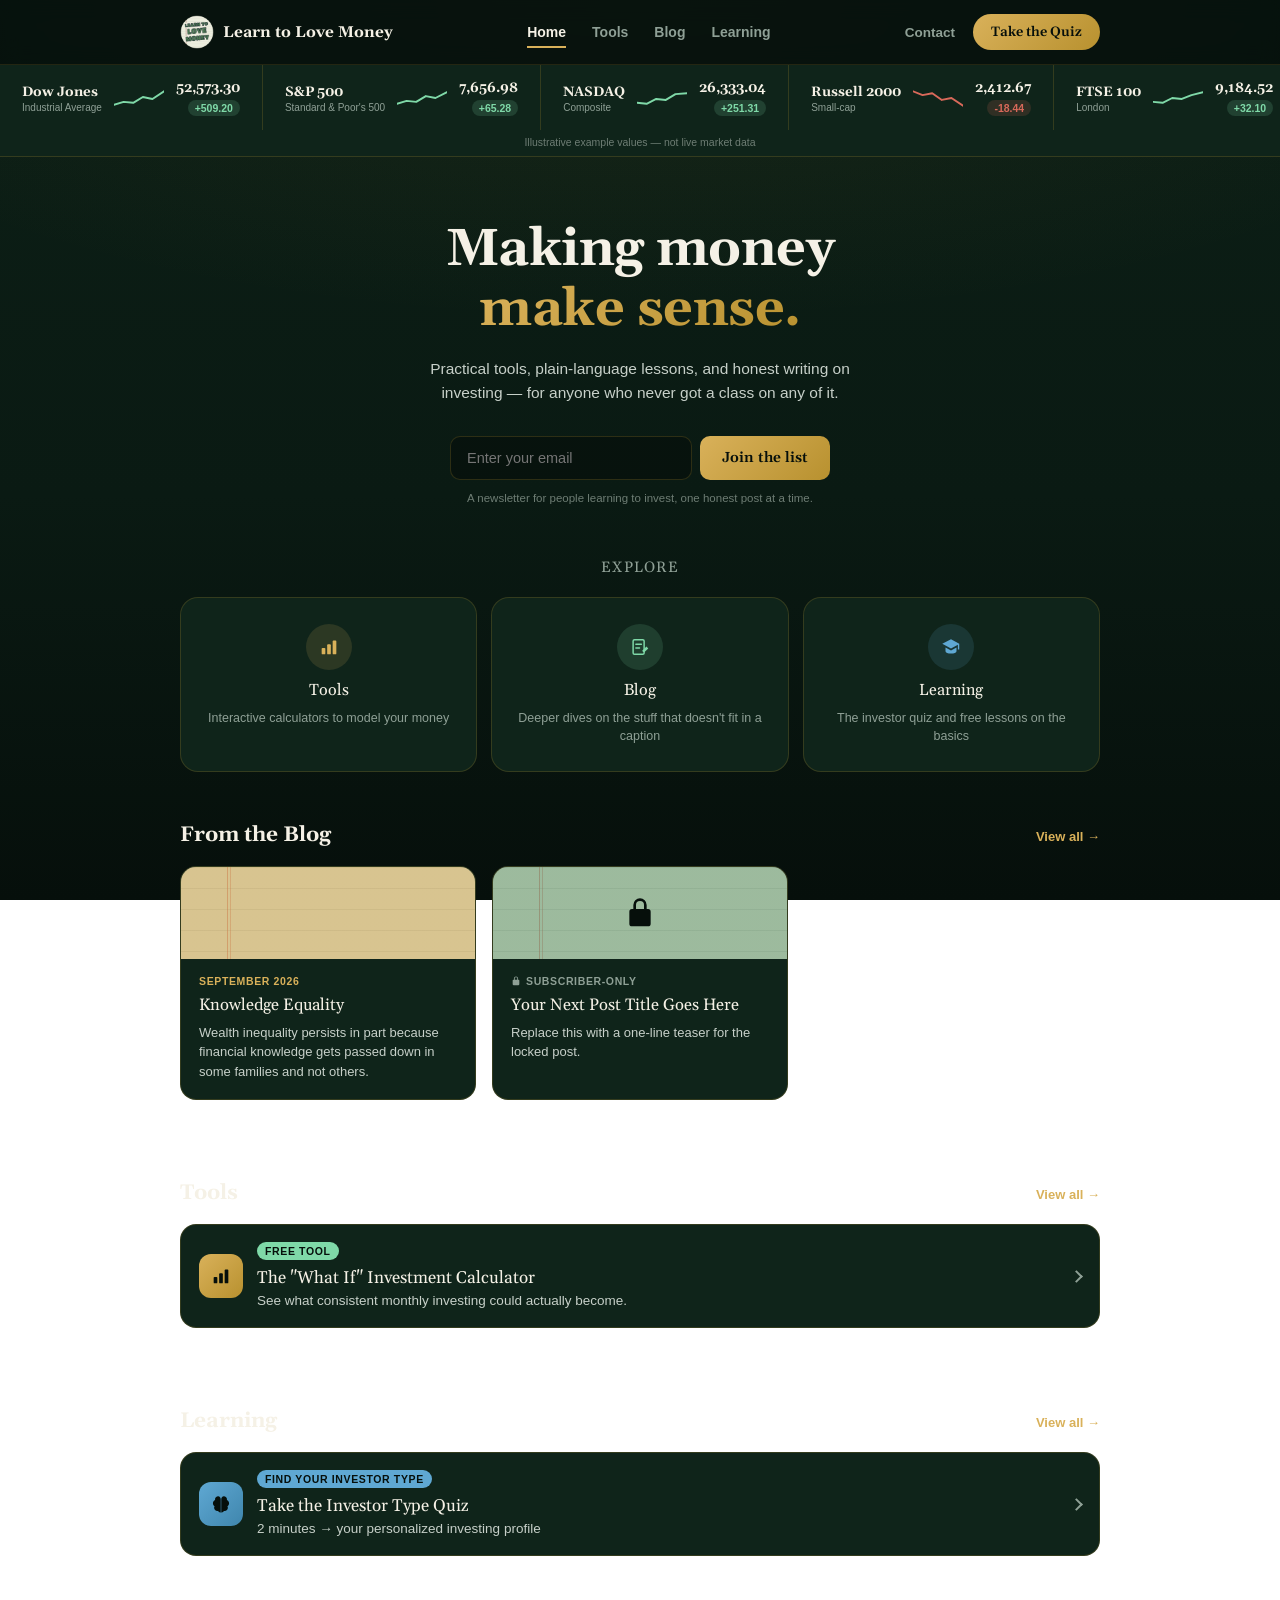
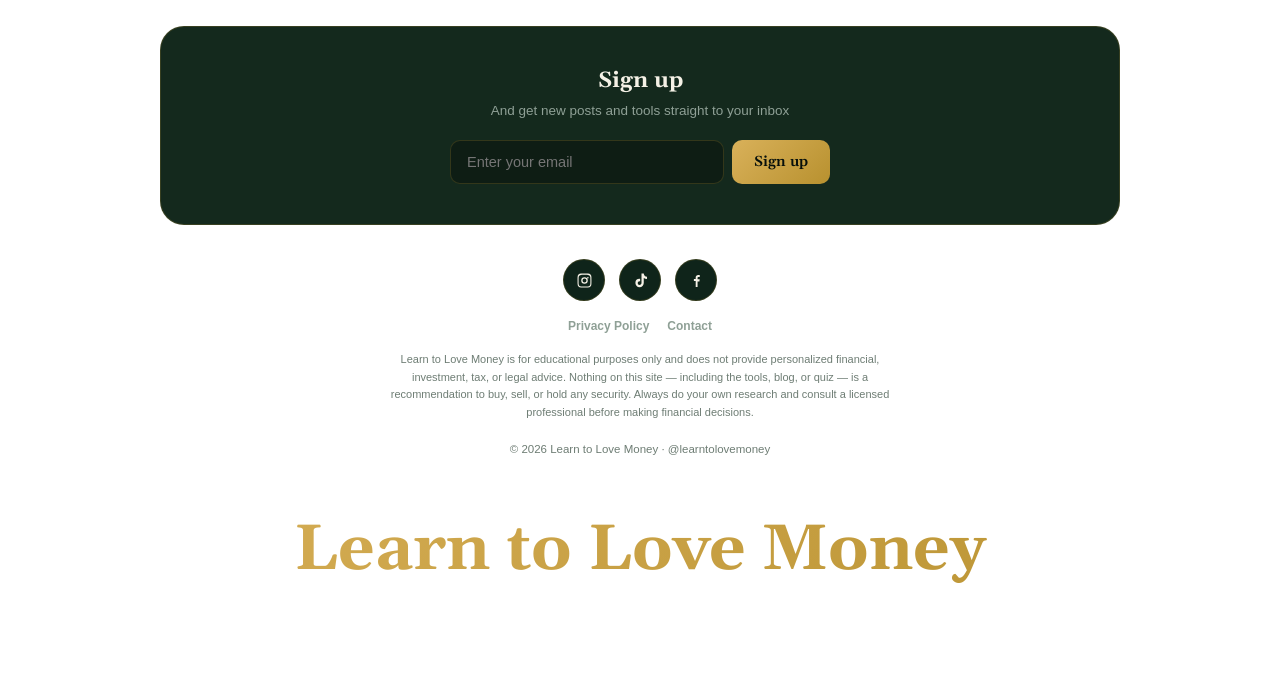
==== index.html @ deeb7929 "Replace icons with custom SVGs, add faded paper tiles, and a market ticker - Swap the Tools icon for" ====
<!--
  ============================================================================
  LEARN TO LOVE MONEY — HOME
  ============================================================================
  Home page of the LTLM site. Shared nav/footer/card styles live in
  assets/site.css and assets/site.js — this file only adds page-specific
  markup and the hero section's own tiny bit of CSS.

  PAGE MAP
  ----------------------------------------------------------------------------
    /index.html            — this file (Home)
    /tools/index.html       — Tools tab
    /blogs/index.html       — Blog tab (post previews)
    /learning/index.html    — Learning tab (quiz + guides)

  HOW TO EDIT THE PREVIEW RAILS BELOW
  ----------------------------------------------------------------------------
  Each rail ("From the Blog", "Tools", "Learning") mirrors the latest
  item(s) from that section's own page. When you add a new tool/post/guide,
  update its own tab page AND, if it should feature on Home, update the
  matching card here.
  ============================================================================
-->
<!doctype html>
<html lang="en">
<head>
<meta charset="UTF-8" />
<meta name="viewport" content="width=device-width, initial-scale=1, viewport-fit=cover" />
<title>Learn to Love Money</title>
<meta name="description" content="Making money make sense. Tools, a blog, and free lessons on investing — for people who never got a class on any of it." />
<meta name="theme-color" content="#0C1F16" />

<link rel="preconnect" href="https://fonts.googleapis.com" />
<link rel="preconnect" href="https://fonts.gstatic.com" crossorigin />
<link href="https://fonts.googleapis.com/css2?family=Gelasio:wght@400;500;700&display=swap" rel="stylesheet" />
<link rel="stylesheet" href="assets/site.css" />

<style>
  .hero {
    max-width: 720px;
    margin: 0 auto;
    padding: 64px 20px 10px;
    text-align: center;
  }

  .hero-title {
    font-family: var(--font-head);
    font-weight: 700;
    font-size: clamp(34px, 7vw, 52px);
    line-height: 1.15;
    letter-spacing: -0.01em;
    margin: 0 0 16px;
  }

  .hero-title .accent {
    background: linear-gradient(135deg, var(--gold-bright), var(--gold));
    -webkit-background-clip: text;
    background-clip: text;
    color: transparent;
  }

  .hero-sub {
    font-size: 15.5px;
    line-height: 1.6;
    color: var(--body-copy);
    max-width: 480px;
    margin: 0 auto 30px;
  }

  .hero-form {
    display: flex;
    max-width: 380px;
    margin: 0 auto;
    gap: 8px;
  }

  @media (max-width: 480px) {
    .hero-form { flex-direction: column; }
  }

  .hero-form input[type="email"] {
    flex: 1;
    min-width: 0;
    background: rgba(0,0,0,0.28);
    border: 1px solid var(--card-border);
    border-radius: 10px;
    color: var(--cream);
    font-family: var(--font-body);
    font-size: 14.5px;
    padding: 13px 16px;
  }

  .hero-form input[type="email"]:focus {
    outline: none;
    border-color: var(--gold-bright);
  }

  .hero-form button {
    flex-shrink: 0;
    font-family: var(--font-head);
    font-weight: 600;
    font-size: 14.5px;
    color: var(--bg-deep);
    background: linear-gradient(135deg, var(--gold-bright), var(--gold));
    border: none;
    border-radius: 10px;
    padding: 13px 22px;
    cursor: pointer;
  }

  .hero-form-note {
    font-size: 11.5px;
    color: var(--footnote);
    margin: 12px 0 0;
  }

  .hero-form-success {
    display: none;
    font-size: 14px;
    color: var(--mint);
    font-weight: 600;
  }

  .hero-form-success.show { display: block; }

  /* ---------- Explore tiles ---------- */

  .explore {
    max-width: 960px;
    margin: 0 auto;
    padding: 44px 20px 10px;
  }

  .explore-title {
    font-family: var(--font-head);
    font-size: 15px;
    text-align: center;
    color: var(--muted-label);
    letter-spacing: 0.06em;
    text-transform: uppercase;
    margin: 0 0 20px;
  }

  .explore-grid {
    display: grid;
    grid-template-columns: repeat(3, 1fr);
    gap: 14px;
  }

  @media (max-width: 640px) {
    .explore-grid { grid-template-columns: 1fr; }
  }

  .explore-tile {
    display: flex;
    flex-direction: column;
    align-items: center;
    text-align: center;
    gap: 10px;
    padding: 26px 16px;
    background: var(--card-bg);
    border: 1px solid var(--card-border);
    border-radius: 18px;
    transition: border-color 0.15s ease, transform 0.1s ease, background 0.15s ease;
  }

  @media (hover: hover) {
    .explore-tile:hover { border-color: var(--gold-bright); background: #122a1e; }
  }

  .explore-tile:active { transform: scale(0.98); }

  .explore-icon {
    width: 46px;
    height: 46px;
    border-radius: 50%;
    display: flex;
    align-items: center;
    justify-content: center;
    font-size: 20px;
  }

  .explore-icon.tone-gold { background: rgba(217, 177, 90, 0.14); color: var(--gold-bright); }
  .explore-icon.tone-mint { background: rgba(127, 217, 168, 0.14); color: var(--mint); }
  .explore-icon.tone-blue { background: rgba(95, 168, 211, 0.14); color: var(--blue); }
  .explore-icon svg { width: 22px; height: 22px; }

  .explore-tile-title {
    font-family: var(--font-head);
    font-size: 16px;
    color: var(--cream);
  }

  .explore-tile-desc {
    font-size: 12.5px;
    color: var(--muted-label);
    line-height: 1.4;
  }

  /* ---------- Market ticker ---------- */

  .ticker-strip {
    background: var(--card-bg);
    border-bottom: 1px solid var(--card-border);
  }

  .ticker-viewport {
    overflow: hidden;
  }

  .ticker-track {
    display: flex;
    width: max-content;
    animation: ticker-scroll 55s linear infinite;
  }

  @keyframes ticker-scroll {
    from { transform: translateX(-50%); }
    to { transform: translateX(0); }
  }

  @media (hover: hover) {
    .ticker-strip:hover .ticker-track { animation-play-state: paused; }
  }

  @media (prefers-reduced-motion: reduce) {
    .ticker-track { animation: none; }
  }

  .ticker-item {
    display: flex;
    align-items: center;
    gap: 12px;
    padding: 14px 22px;
    border-right: 1px solid var(--card-border);
    flex-shrink: 0;
  }

  .ticker-name { font-family: var(--font-head); font-weight: 700; font-size: 13.5px; color: var(--cream); white-space: nowrap; }
  .ticker-sub { font-size: 10px; color: var(--muted-label); white-space: nowrap; margin-top: 1px; }

  .ticker-spark { width: 50px; height: 22px; flex-shrink: 0; }

  .ticker-value-wrap { display: flex; flex-direction: column; align-items: flex-end; }
  .ticker-value { font-family: var(--font-head); font-weight: 700; font-size: 13.5px; color: var(--cream); white-space: nowrap; }
  .ticker-change { font-size: 10.5px; font-weight: 700; padding: 2px 7px; border-radius: 999px; margin-top: 3px; white-space: nowrap; }
  .ticker-change.up { background: rgba(127, 217, 168, 0.16); color: var(--mint); }
  .ticker-change.down { background: rgba(217, 105, 90, 0.16); color: var(--rust); }

  .ticker-caption {
    text-align: center;
    font-size: 10.5px;
    color: var(--footnote);
    margin: 0;
    padding: 6px 20px 8px;
  }
</style>
</head>
<body>

<!-- ============================== NAV ============================== -->
<nav class="site-nav">
  <div class="site-nav-inner">
    <a class="nav-logo" href="index.html">
      <span class="nav-logo-mark">
        <img src="assets/logo.png" alt="Learn to Love Money logo" />
      </span>
      <span class="nav-logo-text">Learn to Love Money</span>
    </a>
    <ul class="nav-links">
      <li><a href="index.html" class="active">Home</a></li>
      <li><a href="tools/index.html">Tools</a></li>
      <li><a href="blogs/index.html">Blog</a></li>
      <li><a href="learning/index.html">Learning</a></li>
    </ul>
    <div class="nav-actions">
      <a class="nav-contact" href="mailto:Learntolovemoney@gmail.com">Contact</a>
      <a class="nav-cta" href="https://investor-type-quiz-six.vercel.app" target="_blank" rel="noopener">Take the Quiz</a>
    </div>
    <button class="nav-toggle" data-nav-toggle aria-label="Menu"><span></span><span></span><span></span></button>
  </div>
  <div class="nav-mobile-panel" data-nav-mobile>
    <a href="index.html" class="active">Home</a>
    <a href="tools/index.html">Tools</a>
    <a href="blogs/index.html">Blog</a>
    <a href="learning/index.html">Learning</a>
  </div>
</nav>

<!-- ============================== MARKET TICKER ============================== -->
<!-- PLACEHOLDER DATA: this is a static site with no backend/API key, so
     these are illustrative example values, not live market data (see the
     caption below the strip). To wire up real daily-updated figures later,
     this would need a serverless function (Vercel supports these) that
     calls a market-data API on a schedule and writes the values somewhere
     this page can read them — out of scope for a no-backend static site. -->
<div class="ticker-strip">
  <div class="ticker-viewport">
    <div class="ticker-track">
      <div class="ticker-item">
        <div>
          <div class="ticker-name">Dow Jones</div>
          <div class="ticker-sub">Industrial Average</div>
        </div>
        <svg class="ticker-spark" viewBox="0 0 52 22" fill="none" stroke="var(--mint)" stroke-width="2" stroke-linecap="round" stroke-linejoin="round"><polyline points="0,18 10,15 20,16 30,10 40,12 52,4"/></svg>
        <div class="ticker-value-wrap">
          <div class="ticker-value">52,573.30</div>
          <div class="ticker-change up">+509.20</div>
        </div>
      </div>
      <div class="ticker-item">
        <div>
          <div class="ticker-name">S&amp;P 500</div>
          <div class="ticker-sub">Standard &amp; Poor's 500</div>
        </div>
        <svg class="ticker-spark" viewBox="0 0 52 22" fill="none" stroke="var(--mint)" stroke-width="2" stroke-linecap="round" stroke-linejoin="round"><polyline points="0,17 10,14 20,15 30,9 40,11 52,5"/></svg>
        <div class="ticker-value-wrap">
          <div class="ticker-value">7,656.98</div>
          <div class="ticker-change up">+65.28</div>
        </div>
      </div>
      <div class="ticker-item">
        <div>
          <div class="ticker-name">NASDAQ</div>
          <div class="ticker-sub">Composite</div>
        </div>
        <svg class="ticker-spark" viewBox="0 0 52 22" fill="none" stroke="var(--mint)" stroke-width="2" stroke-linecap="round" stroke-linejoin="round"><polyline points="0,16 10,17 20,12 30,13 40,7 52,6"/></svg>
        <div class="ticker-value-wrap">
          <div class="ticker-value">26,333.04</div>
          <div class="ticker-change up">+251.31</div>
        </div>
      </div>
      <div class="ticker-item">
        <div>
          <div class="ticker-name">Russell 2000</div>
          <div class="ticker-sub">Small-cap</div>
        </div>
        <svg class="ticker-spark" viewBox="0 0 52 22" fill="none" stroke="var(--rust)" stroke-width="2" stroke-linecap="round" stroke-linejoin="round"><polyline points="0,4 10,8 20,6 30,13 40,11 52,19"/></svg>
        <div class="ticker-value-wrap">
          <div class="ticker-value">2,412.67</div>
          <div class="ticker-change down">-18.44</div>
        </div>
      </div>
      <div class="ticker-item">
        <div>
          <div class="ticker-name">FTSE 100</div>
          <div class="ticker-sub">London</div>
        </div>
        <svg class="ticker-spark" viewBox="0 0 52 22" fill="none" stroke="var(--mint)" stroke-width="2" stroke-linecap="round" stroke-linejoin="round"><polyline points="0,15 10,16 20,11 30,12 40,8 52,5"/></svg>
        <div class="ticker-value-wrap">
          <div class="ticker-value">9,184.52</div>
          <div class="ticker-change up">+32.10</div>
        </div>
      </div>
      <div class="ticker-item">
        <div>
          <div class="ticker-name">Nikkei 225</div>
          <div class="ticker-sub">Tokyo</div>
        </div>
        <svg class="ticker-spark" viewBox="0 0 52 22" fill="none" stroke="var(--rust)" stroke-width="2" stroke-linecap="round" stroke-linejoin="round"><polyline points="0,5 10,9 20,7 30,14 40,12 52,18"/></svg>
        <div class="ticker-value-wrap">
          <div class="ticker-value">44,512.80</div>
          <div class="ticker-change down">-186.35</div>
        </div>
      </div>
      <div class="ticker-item">
        <div>
          <div class="ticker-name">DAX</div>
          <div class="ticker-sub">Frankfurt</div>
        </div>
        <svg class="ticker-spark" viewBox="0 0 52 22" fill="none" stroke="var(--rust)" stroke-width="2" stroke-linecap="round" stroke-linejoin="round"><polyline points="0,6 10,10 20,8 30,15 40,13 52,17"/></svg>
        <div class="ticker-value-wrap">
          <div class="ticker-value">24,760.15</div>
          <div class="ticker-change down">-74.92</div>
        </div>
      </div>

      <!-- Duplicate sequence so the loop (translateX -50% -> 0) is seamless -->
      <div class="ticker-item" aria-hidden="true">
        <div>
          <div class="ticker-name">Dow Jones</div>
          <div class="ticker-sub">Industrial Average</div>
        </div>
        <svg class="ticker-spark" viewBox="0 0 52 22" fill="none" stroke="var(--mint)" stroke-width="2" stroke-linecap="round" stroke-linejoin="round"><polyline points="0,18 10,15 20,16 30,10 40,12 52,4"/></svg>
        <div class="ticker-value-wrap">
          <div class="ticker-value">52,573.30</div>
          <div class="ticker-change up">+509.20</div>
        </div>
      </div>
      <div class="ticker-item" aria-hidden="true">
        <div>
          <div class="ticker-name">S&amp;P 500</div>
          <div class="ticker-sub">Standard &amp; Poor's 500</div>
        </div>
        <svg class="ticker-spark" viewBox="0 0 52 22" fill="none" stroke="var(--mint)" stroke-width="2" stroke-linecap="round" stroke-linejoin="round"><polyline points="0,17 10,14 20,15 30,9 40,11 52,5"/></svg>
        <div class="ticker-value-wrap">
          <div class="ticker-value">7,656.98</div>
          <div class="ticker-change up">+65.28</div>
        </div>
      </div>
      <div class="ticker-item" aria-hidden="true">
        <div>
          <div class="ticker-name">NASDAQ</div>
          <div class="ticker-sub">Composite</div>
        </div>
        <svg class="ticker-spark" viewBox="0 0 52 22" fill="none" stroke="var(--mint)" stroke-width="2" stroke-linecap="round" stroke-linejoin="round"><polyline points="0,16 10,17 20,12 30,13 40,7 52,6"/></svg>
        <div class="ticker-value-wrap">
          <div class="ticker-value">26,333.04</div>
          <div class="ticker-change up">+251.31</div>
        </div>
      </div>
      <div class="ticker-item" aria-hidden="true">
        <div>
          <div class="ticker-name">Russell 2000</div>
          <div class="ticker-sub">Small-cap</div>
        </div>
        <svg class="ticker-spark" viewBox="0 0 52 22" fill="none" stroke="var(--rust)" stroke-width="2" stroke-linecap="round" stroke-linejoin="round"><polyline points="0,4 10,8 20,6 30,13 40,11 52,19"/></svg>
        <div class="ticker-value-wrap">
          <div class="ticker-value">2,412.67</div>
          <div class="ticker-change down">-18.44</div>
        </div>
      </div>
      <div class="ticker-item" aria-hidden="true">
        <div>
          <div class="ticker-name">FTSE 100</div>
          <div class="ticker-sub">London</div>
        </div>
        <svg class="ticker-spark" viewBox="0 0 52 22" fill="none" stroke="var(--mint)" stroke-width="2" stroke-linecap="round" stroke-linejoin="round"><polyline points="0,15 10,16 20,11 30,12 40,8 52,5"/></svg>
        <div class="ticker-value-wrap">
          <div class="ticker-value">9,184.52</div>
          <div class="ticker-change up">+32.10</div>
        </div>
      </div>
      <div class="ticker-item" aria-hidden="true">
        <div>
          <div class="ticker-name">Nikkei 225</div>
          <div class="ticker-sub">Tokyo</div>
        </div>
        <svg class="ticker-spark" viewBox="0 0 52 22" fill="none" stroke="var(--rust)" stroke-width="2" stroke-linecap="round" stroke-linejoin="round"><polyline points="0,5 10,9 20,7 30,14 40,12 52,18"/></svg>
        <div class="ticker-value-wrap">
          <div class="ticker-value">44,512.80</div>
          <div class="ticker-change down">-186.35</div>
        </div>
      </div>
      <div class="ticker-item" aria-hidden="true">
        <div>
          <div class="ticker-name">DAX</div>
          <div class="ticker-sub">Frankfurt</div>
        </div>
        <svg class="ticker-spark" viewBox="0 0 52 22" fill="none" stroke="var(--rust)" stroke-width="2" stroke-linecap="round" stroke-linejoin="round"><polyline points="0,6 10,10 20,8 30,15 40,13 52,17"/></svg>
        <div class="ticker-value-wrap">
          <div class="ticker-value">24,760.15</div>
          <div class="ticker-change down">-74.92</div>
        </div>
      </div>
    </div>
  </div>
  <p class="ticker-caption">Illustrative example values — not live market data</p>
</div>

<!-- ============================== HERO ============================== -->
<header class="hero">
  <h1 class="hero-title">Making money<br /><span class="accent">make sense.</span></h1>
  <p class="hero-sub">Practical tools, plain-language lessons, and honest writing on investing — for anyone who never got a class on any of it.</p>

  <form class="hero-form" data-newsletter-form>
    <input type="email" placeholder="Enter your email" required aria-label="Email address" />
    <button type="submit">Join the list</button>
  </form>
  <p class="hero-form-success" data-newsletter-success>You're on the list — welcome in.</p>
  <p class="hero-form-note">A newsletter for people learning to invest, one honest post at a time.</p>
</header>

<!-- ============================== EXPLORE TILES ============================== -->
<section class="explore">
  <p class="explore-title">Explore</p>
  <div class="explore-grid">
    <a class="explore-tile" href="tools/index.html">
      <span class="explore-icon tone-gold">
        <svg viewBox="0 0 24 24" fill="currentColor" aria-hidden="true">
          <rect x="4" y="13" width="4" height="7" rx="1"/>
          <rect x="10" y="9" width="4" height="11" rx="1"/>
          <rect x="16" y="5" width="4" height="15" rx="1"/>
        </svg>
      </span>
      <span class="explore-tile-title">Tools</span>
      <span class="explore-tile-desc">Interactive calculators to model your money</span>
    </a>
    <a class="explore-tile" href="blogs/index.html">
      <span class="explore-icon tone-mint">
        <svg viewBox="0 0 24 24" aria-hidden="true">
          <rect x="4.5" y="4" width="12" height="16" rx="1.5" fill="none" stroke="currentColor" stroke-width="1.6"/>
          <line x1="7.5" y1="9" x2="13.5" y2="9" stroke="currentColor" stroke-width="1.6" stroke-linecap="round"/>
          <line x1="7.5" y1="13" x2="11.5" y2="13" stroke="currentColor" stroke-width="1.6" stroke-linecap="round"/>
          <path d="M15 15.5l4-4 2 2-4 4h-2z" fill="currentColor"/>
        </svg>
      </span>
      <span class="explore-tile-title">Blog</span>
      <span class="explore-tile-desc">Deeper dives on the stuff that doesn't fit in a caption</span>
    </a>
    <a class="explore-tile" href="learning/index.html">
      <span class="explore-icon tone-blue">
        <svg viewBox="0 0 24 24" fill="currentColor" aria-hidden="true">
          <path d="M12 3.5L2.5 8.5 12 13.5l7.5-4v5.3h1.5V8.5L12 3.5z"/>
          <path d="M6 12.6v3.9c0 1.5 2.7 2.7 6 2.7s6-1.2 6-2.7v-3.9l-6 3.1-6-3.1z"/>
        </svg>
      </span>
      <span class="explore-tile-title">Learning</span>
      <span class="explore-tile-desc">The investor quiz and free lessons on the basics</span>
    </a>
  </div>
</section>

<!-- ============================== BLOG RAIL ============================== -->
<section class="rail shell">
  <div class="rail-header">
    <h2 class="rail-title">From the Blog</h2>
    <a class="rail-viewall" href="blogs/index.html">View all →</a>
  </div>
  <div class="rail-grid">
    <a class="content-card" href="blogs/knowledge-equality.html">
      <div class="card-tile tone-gold"></div>
      <div class="card-body">
        <p class="card-meta">September 2026</p>
        <p class="card-title-sm">Knowledge Equality</p>
        <p class="card-desc">Wealth inequality persists in part because financial knowledge gets passed down in some families and not others.</p>
      </div>
    </a>
    <a class="content-card" href="blogs/next-post-locked.html">
      <div class="card-tile tone-mint">
        <svg viewBox="0 0 24 24" width="32" height="32" fill="currentColor" aria-hidden="true">
          <path d="M12 1a5 5 0 0 0-5 5v3H6a2 2 0 0 0-2 2v9a2 2 0 0 0 2 2h12a2 2 0 0 0 2-2v-9a2 2 0 0 0-2-2h-1V6a5 5 0 0 0-5-5zm0 2a3 3 0 0 1 3 3v3H9V6a3 3 0 0 1 3-3z"/>
        </svg>
      </div>
      <div class="card-body">
        <p class="card-meta locked">
          <svg viewBox="0 0 24 24"><path d="M12 1a5 5 0 0 0-5 5v3H6a2 2 0 0 0-2 2v9a2 2 0 0 0 2 2h12a2 2 0 0 0 2-2v-9a2 2 0 0 0-2-2h-1V6a5 5 0 0 0-5-5zm0 2a3 3 0 0 1 3 3v3H9V6a3 3 0 0 1 3-3z"/></svg>
          Subscriber-only
        </p>
        <p class="card-title-sm">Your Next Post Title Goes Here</p>
        <p class="card-desc">Replace this with a one-line teaser for the locked post.</p>
      </div>
    </a>
  </div>
</section>

<!-- ============================== TOOLS RAIL ============================== -->
<section class="rail shell">
  <div class="rail-header">
    <h2 class="rail-title">Tools</h2>
    <a class="rail-viewall" href="tools/index.html">View all →</a>
  </div>
  <a class="list-card" href="what-if-calculator/index.html" target="_blank" rel="noopener">
    <span class="list-card-icon" style="background: linear-gradient(135deg, var(--gold-bright), var(--gold));">
      <svg viewBox="0 0 24 24" width="22" height="22" fill="currentColor" aria-hidden="true">
        <rect x="4" y="13" width="4" height="7" rx="1"/>
        <rect x="10" y="9" width="4" height="11" rx="1"/>
        <rect x="16" y="5" width="4" height="15" rx="1"/>
      </svg>
    </span>
    <div class="list-card-text">
      <span class="list-card-tag">Free tool</span>
      <p class="list-card-title">The "What If" Investment Calculator</p>
      <p class="list-card-desc">See what consistent monthly investing could actually become.</p>
    </div>
    <span class="chevron"></span>
  </a>
</section>

<!-- ============================== LEARNING RAIL ============================== -->
<section class="rail shell">
  <div class="rail-header">
    <h2 class="rail-title">Learning</h2>
    <a class="rail-viewall" href="learning/index.html">View all →</a>
  </div>
  <a class="list-card" href="https://investor-type-quiz-six.vercel.app" target="_blank" rel="noopener">
    <span class="list-card-icon" style="background: linear-gradient(135deg, var(--blue), #3f86ad);">
      <svg viewBox="0 0 24 24" width="22" height="22" fill="currentColor" aria-hidden="true">
        <path d="M9 3.5c-2 0-3.5 1.5-3.5 3.3 0 .3 0 .5.1.8-1.4.6-2.4 2-2.4 3.6 0 1.4.7 2.6 1.8 3.3-.3.5-.5 1.1-.5 1.7 0 1.9 1.6 3.4 3.5 3.4.3 0 .6 0 .9-.1.5 1 1.6 1.7 2.8 1.7V6.8C11.7 5 10.5 3.5 9 3.5z"/>
        <path d="M15 3.5c2 0 3.5 1.5 3.5 3.3 0 .3 0 .5-.1.8 1.4.6 2.4 2 2.4 3.6 0 1.4-.7 2.6-1.8 3.3.3.5.5 1.1.5 1.7 0 1.9-1.6 3.4-3.5 3.4-.3 0-.6 0-.9-.1-.5 1-1.6 1.7-2.8 1.7V6.8c0-1.8 1.2-3.3 2.7-3.3z"/>
      </svg>
    </span>
    <div class="list-card-text">
      <span class="list-card-tag" style="background: var(--blue);">Find your investor type</span>
      <p class="list-card-title">Take the Investor Type Quiz</p>
      <p class="list-card-desc">2 minutes → your personalized investing profile</p>
    </div>
    <span class="chevron"></span>
  </a>
</section>

<!-- ============================== FOOTER ============================== -->
<footer class="site-footer">
  <div class="footer-newsletter">
    <h2>Sign up</h2>
    <p>And get new posts and tools straight to your inbox</p>
    <form class="footer-form" data-newsletter-form>
      <input type="email" placeholder="Enter your email" required aria-label="Email address" />
      <button type="submit">Sign up</button>
    </form>
    <p class="footer-form-success" data-newsletter-success>You're on the list — welcome in.</p>
  </div>

  <nav class="social-row" aria-label="Social media">
    <a class="social-icon" href="https://instagram.com/learntolovemoneyhq" target="_blank" rel="noopener" aria-label="Instagram">
      <svg viewBox="0 0 24 24"><path d="M12 2.2c3.2 0 3.6 0 4.85.07 3.25.15 4.77 1.69 4.92 4.92.06 1.25.07 1.63.07 4.81s-.01 3.56-.07 4.81c-.15 3.23-1.67 4.77-4.92 4.92-1.25.06-1.63.07-4.85.07s-3.6-.01-4.85-.07c-3.26-.15-4.77-1.7-4.92-4.92-.06-1.25-.07-1.63-.07-4.81s.01-3.56.07-4.81c.15-3.23 1.67-4.77 4.92-4.92C8.4 2.21 8.8 2.2 12 2.2zm0 1.8c-3.15 0-3.5.01-4.73.07-2.27.1-3.4 1.24-3.5 3.5-.06 1.23-.07 1.58-.07 4.73s.01 3.5.07 4.73c.1 2.26 1.23 3.4 3.5 3.5 1.23.06 1.58.07 4.73.07s3.5-.01 4.73-.07c2.26-.1 3.4-1.23 3.5-3.5.06-1.23.07-1.58.07-4.73s-.01-3.5-.07-4.73c-.1-2.26-1.24-3.4-3.5-3.5C15.5 4.01 15.15 4 12 4zm0 3.4a4.6 4.6 0 1 1 0 9.2 4.6 4.6 0 0 1 0-9.2zm0 1.8a2.8 2.8 0 1 0 0 5.6 2.8 2.8 0 0 0 0-5.6zm4.8-2.1a1.08 1.08 0 1 1 0 2.16 1.08 1.08 0 0 1 0-2.16z"/></svg>
    </a>
    <a class="social-icon" href="https://tiktok.com/@learntolovemoney" target="_blank" rel="noopener" aria-label="TikTok">
      <svg viewBox="0 0 24 24"><path d="M16.6 2h-3.2v13.6c0 1.5-1.2 2.7-2.7 2.7a2.7 2.7 0 0 1-2.7-2.7 2.7 2.7 0 0 1 2.7-2.7c.3 0 .55.03.8.1V9.7a5.9 5.9 0 0 0-.8-.05A5.9 5.9 0 0 0 4.8 15.5a5.9 5.9 0 0 0 5.9 5.9 5.9 5.9 0 0 0 5.9-5.9V8.4a8.2 8.2 0 0 0 4.6 1.4V6.6a4.9 4.9 0 0 1-4.6-4.6z"/></svg>
    </a>
    <a class="social-icon" href="https://www.facebook.com/profile.php?id=61593974612794" target="_blank" rel="noopener" aria-label="Facebook">
      <svg viewBox="0 0 24 24"><path d="M13.5 21v-7.6h2.6l.4-3h-3V8.4c0-.87.24-1.46 1.5-1.46H16.6V4.2c-.26-.03-1.13-.11-2.15-.11-2.13 0-3.58 1.3-3.58 3.68v2.05H8.3v3h2.57V21h2.63z"/></svg>
    </a>
  </nav>

  <div class="footer-links">
    <a href="privacy/index.html">Privacy Policy</a>
    <a href="mailto:Learntolovemoney@gmail.com">Contact</a>
  </div>

  <p class="footer-disclaimer">Learn to Love Money is for educational purposes only and does not provide personalized financial, investment, tax, or legal advice. Nothing on this site — including the tools, blog, or quiz — is a recommendation to buy, sell, or hold any security. Always do your own research and consult a licensed professional before making financial decisions.</p>

  <p class="footer-copyright">&copy; <span id="ltlm-year">2026</span> Learn to Love Money · @learntolovemoney</p>
  <p class="footer-wordmark">Learn to Love Money</p>
</footer>

<script src="assets/site.js"></script>
</body>
</html>
---- assets/site.css ----
/*
  ============================================================================
  LEARN TO LOVE MONEY — SHARED SITE STYLES
  ============================================================================
  Used across index.html, tools/, learning/, and blogs/. Holds the brand
  tokens, the shared nav bar, card/rail/footer patterns, and the reset.
  Each page adds only page-specific CSS in its own <style> tag.
  ============================================================================
*/

:root {
  --bg-base: #0C1F16;
  --bg-mid: #0A1A13;
  --bg-deep: #060F0B;

  --gold: #B8912F;
  --gold-bright: #D9B15A;
  --mint: #7FD9A8;
  --blue: #5FA8D3;
  --rust: #D9695A;

  --cream: #F5F1E6;
  --body-copy: #C7D0C9;
  --muted-label: #8FA096;
  --footnote: #6E7D74;

  --card-bg: #0F241A;
  --card-bg-alt: #14291D;
  --card-border: rgba(184, 145, 47, 0.22);
  --card-border-hover: rgba(217, 177, 90, 0.55);

  --font-head: 'Gelasio', Georgia, 'Times New Roman', serif;
  --font-body: -apple-system, BlinkMacSystemFont, 'Segoe UI', Roboto, 'Helvetica Neue', 'Liberation Sans', Arial, sans-serif;
}

* { box-sizing: border-box; }
html, body { margin: 0; padding: 0; }

body {
  min-height: 100vh;
  font-family: var(--font-body);
  color: var(--body-copy);
  background:
    radial-gradient(120% 60% at 50% 0%, rgba(184, 145, 47, 0.08), transparent 60%),
    linear-gradient(180deg, var(--bg-base) 0%, var(--bg-mid) 55%, var(--bg-deep) 100%);
  background-attachment: fixed;
  -webkit-font-smoothing: antialiased;
}

a { text-decoration: none; color: inherit; }

h1, h2, h3 { font-family: var(--font-head); color: var(--cream); margin: 0; }

/* ============================== SITE NAV ============================== */

.site-nav {
  position: sticky;
  top: 0;
  z-index: 50;
  background: rgba(6, 15, 11, 0.82);
  backdrop-filter: blur(10px);
  -webkit-backdrop-filter: blur(10px);
  border-bottom: 1px solid rgba(184, 145, 47, 0.16);
}

.site-nav-inner {
  max-width: 960px;
  margin: 0 auto;
  padding: 14px 20px;
  display: flex;
  align-items: center;
  justify-content: space-between;
  gap: 16px;
}

.nav-logo {
  display: flex;
  align-items: center;
  gap: 9px;
  flex-shrink: 0;
}

.nav-logo-mark {
  width: 34px;
  height: 34px;
  border-radius: 50%;
  overflow: hidden;
  flex-shrink: 0;
  display: flex;
}

.nav-logo-mark img { width: 100%; height: 100%; object-fit: cover; display: block; }

.nav-logo-text {
  font-family: var(--font-head);
  font-weight: 700;
  font-size: 15.5px;
  color: var(--cream);
  white-space: nowrap;
}

.nav-links {
  display: flex;
  align-items: center;
  gap: 26px;
  list-style: none;
  margin: 0;
  padding: 0;
}

.nav-links a {
  font-size: 14px;
  font-weight: 600;
  color: var(--muted-label);
  padding: 6px 0;
  border-bottom: 2px solid transparent;
  transition: color 0.15s ease, border-color 0.15s ease;
}

.nav-links a:hover,
.nav-links a.active {
  color: var(--cream);
}

.nav-links a.active {
  border-color: var(--gold-bright);
}

.nav-actions {
  display: flex;
  align-items: center;
  gap: 18px;
  flex-shrink: 0;
}

.nav-contact {
  font-size: 13.5px;
  font-weight: 600;
  color: var(--muted-label);
  white-space: nowrap;
  transition: color 0.15s ease;
}

@media (hover: hover) {
  .nav-contact:hover { color: var(--gold-bright); }
}

.nav-cta {
  flex-shrink: 0;
  font-family: var(--font-head);
  font-weight: 600;
  font-size: 13.5px;
  color: var(--bg-deep);
  background: linear-gradient(135deg, var(--gold-bright), var(--gold));
  border: none;
  border-radius: 999px;
  padding: 9px 18px;
  white-space: nowrap;
}

.nav-toggle {
  display: none;
  flex-direction: column;
  gap: 4px;
  background: transparent;
  border: none;
  cursor: pointer;
  padding: 6px;
}

.nav-toggle span {
  width: 20px;
  height: 2px;
  background: var(--cream);
  border-radius: 2px;
}

.nav-mobile-panel {
  display: none;
  flex-direction: column;
  gap: 2px;
  max-width: 960px;
  margin: 0 auto;
  padding: 4px 20px 16px;
}

.nav-mobile-panel.open { display: flex; }

.nav-mobile-panel a {
  font-size: 14.5px;
  font-weight: 600;
  color: var(--muted-label);
  padding: 10px 4px;
  border-bottom: 1px solid rgba(143, 160, 150, 0.12);
}

.nav-mobile-panel a.active { color: var(--gold-bright); }

@media (max-width: 640px) {
  .nav-links { display: none; }
  .nav-actions { display: none; }
  .nav-toggle { display: flex; }
}

.nav-mobile-cta {
  margin-top: 10px;
  display: inline-block;
  text-align: center;
  font-family: var(--font-head);
  font-weight: 600;
  font-size: 14px;
  color: var(--bg-deep) !important;
  background: linear-gradient(135deg, var(--gold-bright), var(--gold));
  border-radius: 999px;
  padding: 11px 18px;
}

.nav-mobile-contact {
  border-bottom: none !important;
}

/* ============================== PAGE SHELL ============================== */

.shell {
  max-width: 960px;
  margin: 0 auto;
  padding: 0 20px;
}

.narrow-shell {
  max-width: 560px;
  margin: 0 auto;
  padding: 0 20px;
}

.back-link {
  display: inline-flex;
  align-items: center;
  gap: 6px;
  font-size: 13px;
  color: var(--muted-label);
  margin: 20px 0;
}

.back-link .arrow {
  width: 7px;
  height: 7px;
  border-left: 2px solid var(--muted-label);
  border-bottom: 2px solid var(--muted-label);
  transform: rotate(45deg);
}

@media (hover: hover) {
  .back-link:hover { color: var(--gold-bright); }
  .back-link:hover .arrow { border-color: var(--gold-bright); }
}

/* ============================== RAILS ============================== */

.rail {
  padding-top: 40px;
  padding-bottom: 40px;
}

.rail-header {
  display: flex;
  align-items: baseline;
  justify-content: space-between;
  margin-bottom: 18px;
}

.rail-title {
  font-family: var(--font-head);
  font-size: 21px;
  color: var(--cream);
}

.rail-viewall {
  font-size: 13px;
  font-weight: 600;
  color: var(--gold-bright);
  display: inline-flex;
  align-items: center;
  gap: 5px;
}

.rail-grid {
  display: grid;
  grid-template-columns: repeat(3, 1fr);
  gap: 16px;
}

@media (max-width: 720px) {
  .rail-grid { grid-template-columns: 1fr; }
}

/* ============================== CONTENT CARDS ============================== */

.content-card {
  display: flex;
  flex-direction: column;
  background: var(--card-bg);
  border: 1px solid var(--card-border);
  border-radius: 16px;
  overflow: hidden;
  transition: border-color 0.15s ease, transform 0.1s ease, background 0.15s ease;
}

@media (hover: hover) {
  .content-card:hover {
    border-color: var(--gold-bright);
    background: #122a1e;
  }
}

.content-card:active { transform: scale(0.98); }

.card-tile {
  position: relative;
  height: 92px;
  display: flex;
  align-items: center;
  justify-content: center;
  overflow: hidden;
  font-family: var(--font-head);
  font-size: 26px;
  color: var(--bg-deep);
  font-weight: 700;
}

/* Shared notebook-paper base for the logo-watermarked tiles: cream fill +
   ruled horizontal lines + a coral double margin line, generated with CSS
   gradients so it fills the full rectangle (no circular crop). */
.card-tile.tone-gold,
.card-tile.tone-mint {
  background-color: #EFE9D6;
  background-repeat: no-repeat, no-repeat, no-repeat;
  background-position: center, 0 0, 0 0;
  background-size: cover, 100% 100%, 100% 100%;
  background-image:
    linear-gradient(135deg, var(--tile-tint), var(--tile-tint)),
    linear-gradient(to right,
      transparent 0 15.5%, rgba(217, 105, 90, 0.5) 15.5% 16%, transparent 16% 16.6%,
      rgba(217, 105, 90, 0.36) 16.6% 17%, transparent 17% 100%),
    repeating-linear-gradient(to bottom,
      rgba(0, 0, 0, 0.07) 0, rgba(0, 0, 0, 0.07) 1px,
      transparent 1px, transparent 21px);
}

.card-tile.tone-gold { --tile-tint: rgba(184, 145, 47, 0.42); }
.card-tile.tone-mint { --tile-tint: rgba(43, 122, 79, 0.42); }
.card-tile.tone-blue { background: linear-gradient(135deg, var(--blue), #3f86ad); }
.card-tile.tone-rust { background: linear-gradient(135deg, var(--rust), #b8493c); }

.card-body { padding: 16px 18px 18px; flex: 1; display: flex; flex-direction: column; }

.card-meta {
  font-size: 10.5px;
  font-weight: 600;
  letter-spacing: 0.06em;
  text-transform: uppercase;
  color: var(--gold-bright);
  margin: 0 0 8px;
}

.card-meta.locked {
  color: var(--muted-label);
  display: inline-flex;
  align-items: center;
  gap: 5px;
}

.card-meta.locked svg { width: 10px; height: 10px; fill: var(--muted-label); }

.card-title-sm {
  font-family: var(--font-head);
  font-size: 16.5px;
  color: var(--cream);
  margin: 0 0 6px;
  line-height: 1.3;
}

.card-desc {
  font-size: 13px;
  color: var(--body-copy);
  margin: 0;
  line-height: 1.5;
  flex: 1;
}

/* Simple horizontal list-style card (used for single-item rails) */

.list-card {
  display: flex;
  align-items: center;
  gap: 14px;
  padding: 16px 18px;
  background: var(--card-bg);
  border: 1px solid var(--card-border);
  border-radius: 16px;
  transition: border-color 0.15s ease, transform 0.1s ease, background 0.15s ease;
}

@media (hover: hover) {
  .list-card:hover {
    border-color: var(--gold-bright);
    background: #122a1e;
  }
}

.list-card:active { transform: scale(0.98); }

.list-card-icon {
  width: 44px;
  height: 44px;
  border-radius: 12px;
  flex-shrink: 0;
  display: flex;
  align-items: center;
  justify-content: center;
  font-family: var(--font-head);
  font-weight: 700;
  font-size: 18px;
  color: var(--bg-deep);
}

.list-card-text { flex: 1; min-width: 0; }

.list-card-tag {
  display: inline-block;
  font-size: 10.5px;
  font-weight: 600;
  letter-spacing: 0.06em;
  text-transform: uppercase;
  color: var(--bg-deep);
  background: var(--mint);
  padding: 3px 8px;
  border-radius: 999px;
  margin-bottom: 7px;
}

.list-card-title {
  font-family: var(--font-head);
  font-size: 17px;
  color: var(--cream);
  margin: 0 0 3px;
  line-height: 1.3;
}

.list-card-desc {
  font-size: 13.5px;
  color: var(--body-copy);
  margin: 0;
  line-height: 1.4;
}

.chevron {
  flex-shrink: 0;
  width: 9px;
  height: 9px;
  border-right: 2px solid var(--muted-label);
  border-bottom: 2px solid var(--muted-label);
  transform: rotate(-45deg);
}

/* ============================== FOOTER ============================== */

.site-footer {
  margin-top: 30px;
  padding: 0 20px 50px;
}

.footer-newsletter {
  max-width: 960px;
  margin: 0 auto;
  background: var(--card-bg-alt);
  border: 1px solid var(--card-border);
  border-radius: 24px;
  padding: 40px 28px;
  text-align: center;
}

.footer-newsletter h2 {
  font-size: 22px;
  margin-bottom: 8px;
}

.footer-newsletter p {
  font-size: 13.5px;
  color: var(--muted-label);
  margin: 0 0 22px;
}

.footer-form {
  display: flex;
  max-width: 380px;
  margin: 0 auto;
  gap: 8px;
}

@media (max-width: 480px) {
  .footer-form { flex-direction: column; }
}

.footer-form input[type="email"] {
  flex: 1;
  min-width: 0;
  background: rgba(0,0,0,0.28);
  border: 1px solid var(--card-border);
  border-radius: 10px;
  color: var(--cream);
  font-family: var(--font-body);
  font-size: 14.5px;
  padding: 13px 16px;
}

.footer-form input[type="email"]:focus {
  outline: none;
  border-color: var(--gold-bright);
}

.footer-form button {
  flex-shrink: 0;
  font-family: var(--font-head);
  font-weight: 600;
  font-size: 14.5px;
  color: var(--bg-deep);
  background: linear-gradient(135deg, var(--gold-bright), var(--gold));
  border: none;
  border-radius: 10px;
  padding: 13px 22px;
  cursor: pointer;
}

.footer-form-note {
  font-size: 11px;
  color: var(--footnote);
  margin: 12px 0 0 !important;
}

.footer-form-success {
  display: none;
  font-size: 14px;
  color: var(--mint);
  font-weight: 600;
}

.footer-form-success.show { display: block; }

.social-row {
  display: flex;
  justify-content: center;
  gap: 14px;
  margin: 34px 0 18px;
}

.social-icon {
  width: 42px;
  height: 42px;
  border-radius: 50%;
  display: flex;
  align-items: center;
  justify-content: center;
  background: var(--card-bg);
  border: 1px solid var(--card-border);
  transition: border-color 0.15s ease, transform 0.1s ease;
}

.social-icon svg { width: 17px; height: 17px; fill: var(--cream); }

@media (hover: hover) {
  .social-icon:hover { border-color: var(--mint); }
}

.social-icon:active { transform: scale(0.92); }

.footer-links {
  display: flex;
  justify-content: center;
  gap: 18px;
  margin: 0 0 18px;
}

.footer-links a {
  font-size: 12px;
  font-weight: 600;
  color: var(--muted-label);
  transition: color 0.15s ease;
}

@media (hover: hover) {
  .footer-links a:hover { color: var(--gold-bright); }
}

.footer-disclaimer {
  max-width: 560px;
  margin: 0 auto 22px;
  padding: 0 20px;
  font-size: 11px;
  line-height: 1.6;
  color: var(--footnote);
  text-align: center;
}

.footer-copyright {
  text-align: center;
  font-size: 11.5px;
  color: var(--footnote);
  margin: 0 0 30px;
}

.footer-wordmark {
  text-align: center;
  font-family: var(--font-head);
  font-weight: 700;
  font-size: clamp(34px, 9vw, 64px);
  line-height: 1;
  background: linear-gradient(135deg, var(--gold-bright), var(--gold));
  -webkit-background-clip: text;
  background-clip: text;
  color: transparent;
  word-break: break-word;
}

@media (prefers-reduced-motion: reduce) {
  .content-card, .list-card, .social-icon { transition: none; }
}
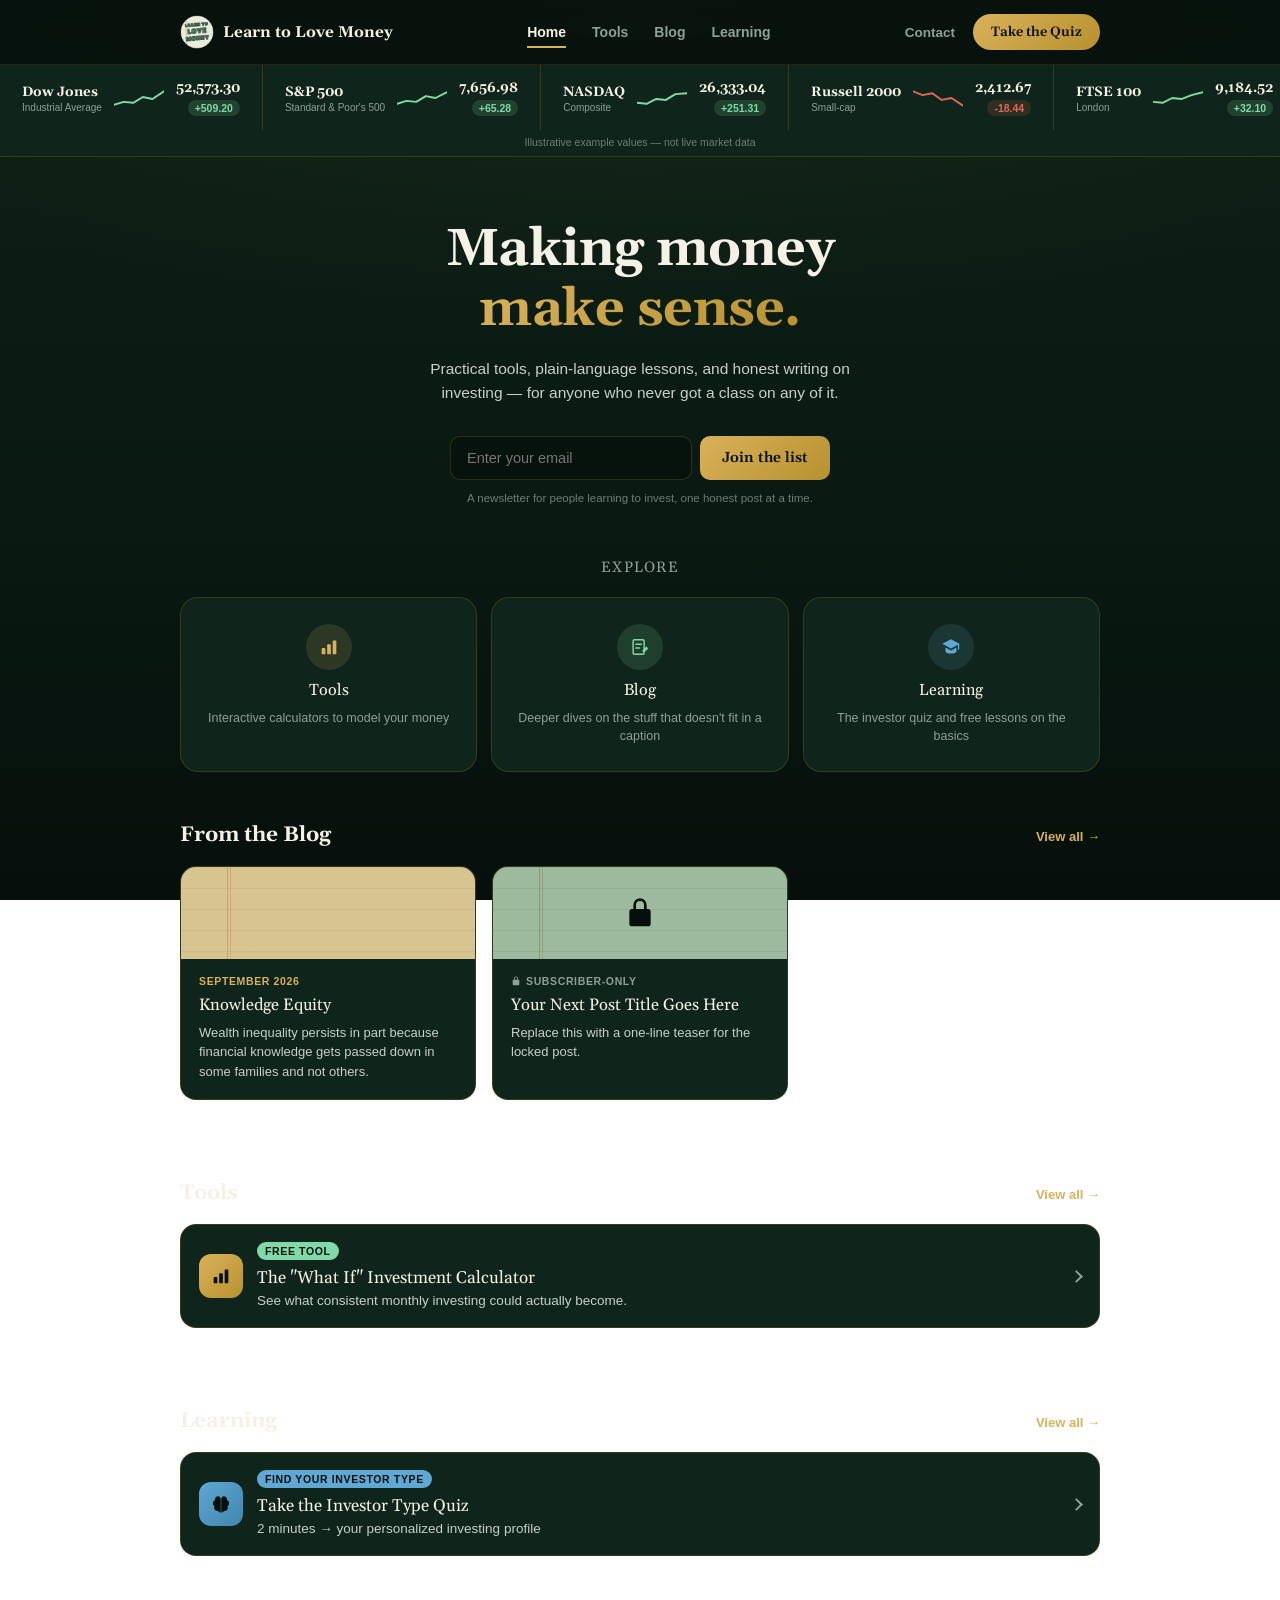
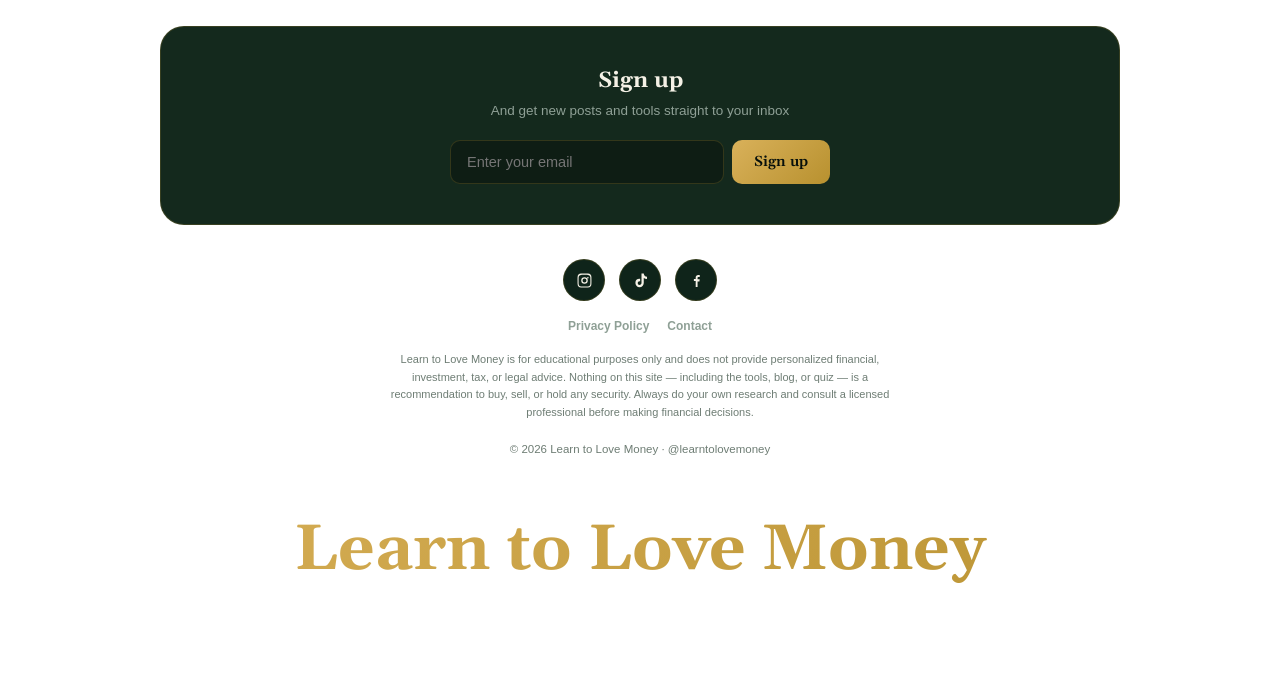
==== commit 2861d2e6: "Rename blog post to Knowledge Equity Updates the title, page <title>, and body copy across the post " ====
--- a/index.html
+++ b/index.html
@@ -522,7 +522,7 @@
       <div class="card-tile tone-gold"></div>
       <div class="card-body">
         <p class="card-meta">September 2026</p>
-        <p class="card-title-sm">Knowledge Equality</p>
+        <p class="card-title-sm">Knowledge Equity</p>
         <p class="card-desc">Wealth inequality persists in part because financial knowledge gets passed down in some families and not others.</p>
       </div>
     </a>
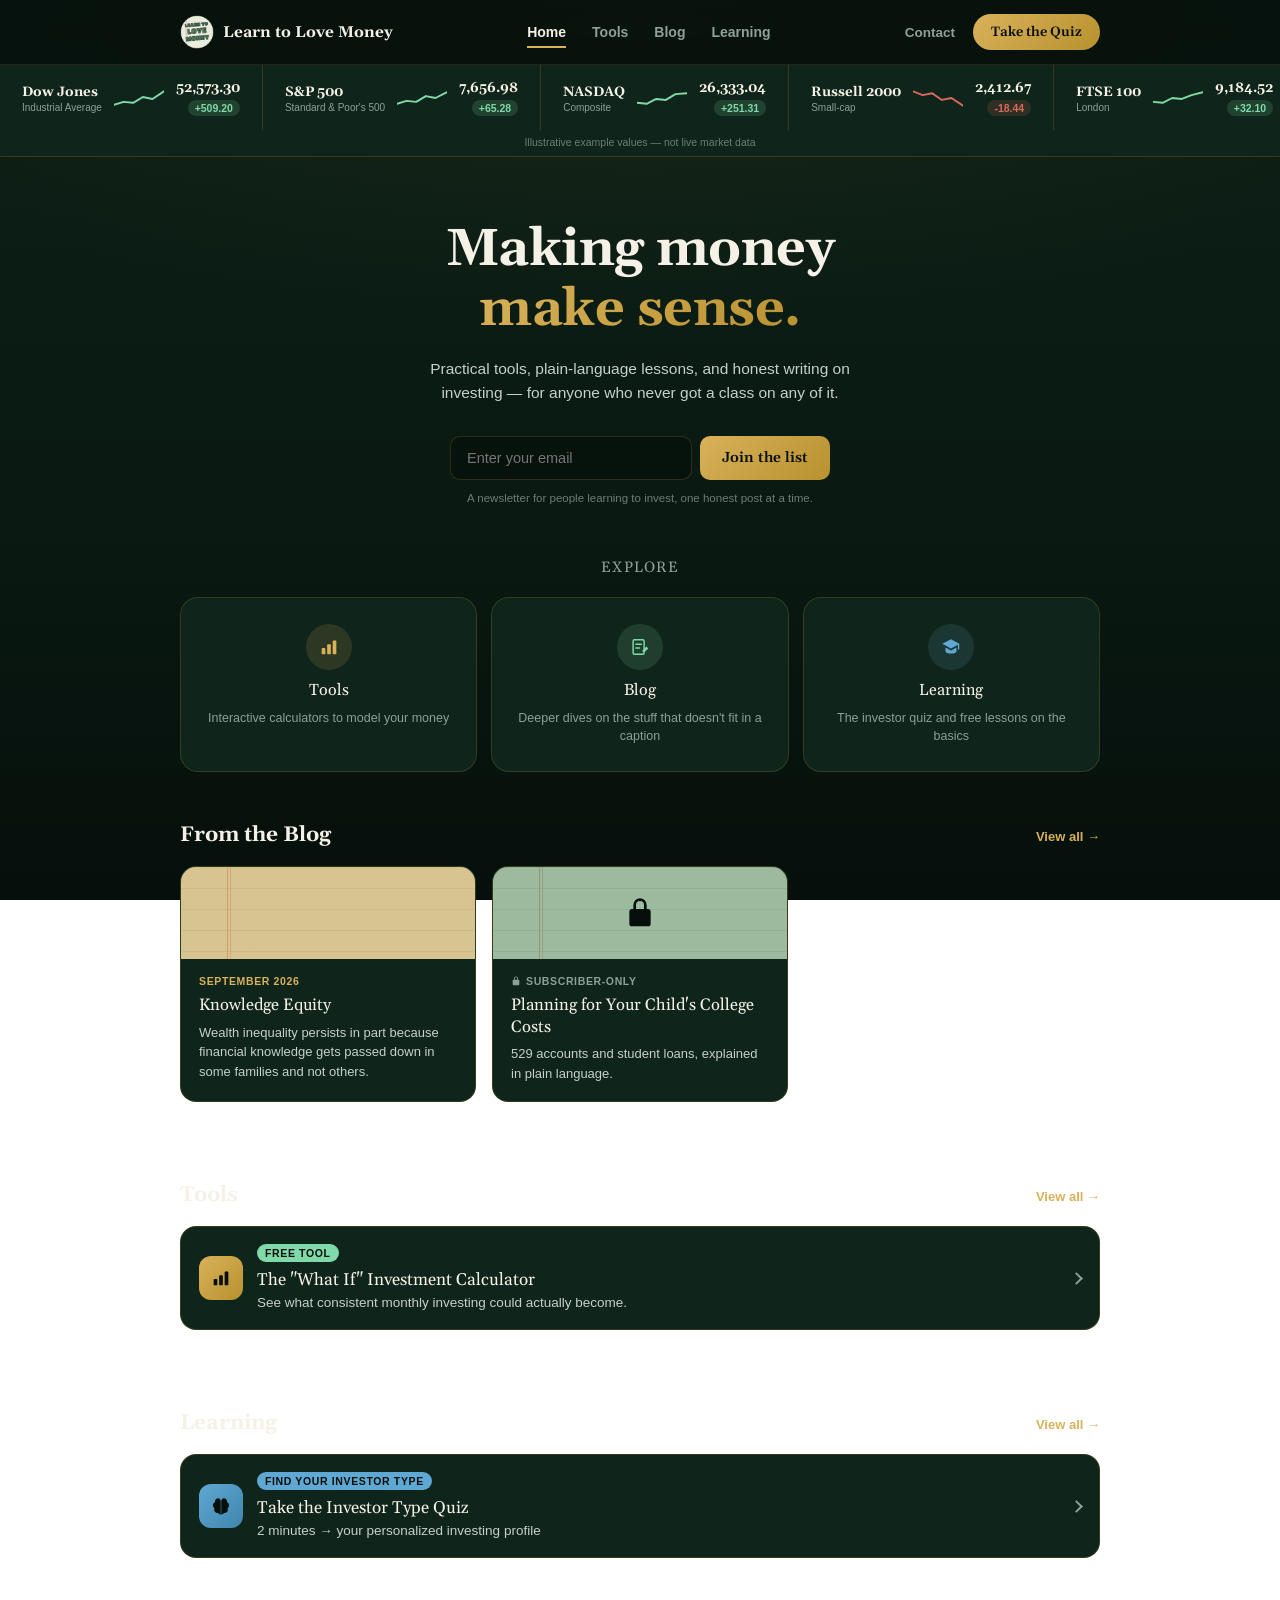
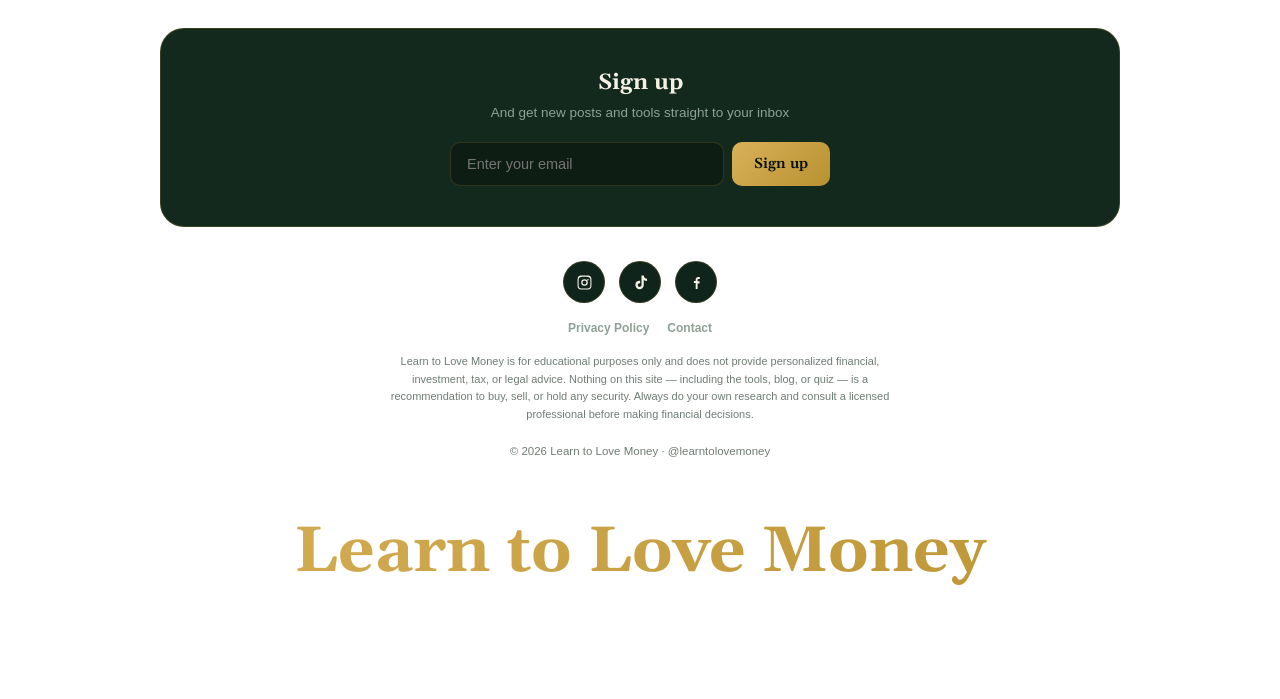
==== commit fc8ce2e7: "Add second blog post: College Costs — 529s vs. student loans New subscriber-only post (blogs/college" ====
--- a/index.html
+++ b/index.html
@@ -526,7 +526,7 @@
         <p class="card-desc">Wealth inequality persists in part because financial knowledge gets passed down in some families and not others.</p>
       </div>
     </a>
-    <a class="content-card" href="blogs/next-post-locked.html">
+    <a class="content-card" href="blogs/college-costs-529-vs-student-loans.html">
       <div class="card-tile tone-mint">
         <svg viewBox="0 0 24 24" width="32" height="32" fill="currentColor" aria-hidden="true">
           <path d="M12 1a5 5 0 0 0-5 5v3H6a2 2 0 0 0-2 2v9a2 2 0 0 0 2 2h12a2 2 0 0 0 2-2v-9a2 2 0 0 0-2-2h-1V6a5 5 0 0 0-5-5zm0 2a3 3 0 0 1 3 3v3H9V6a3 3 0 0 1 3-3z"/>
@@ -537,8 +537,8 @@
           <svg viewBox="0 0 24 24"><path d="M12 1a5 5 0 0 0-5 5v3H6a2 2 0 0 0-2 2v9a2 2 0 0 0 2 2h12a2 2 0 0 0 2-2v-9a2 2 0 0 0-2-2h-1V6a5 5 0 0 0-5-5zm0 2a3 3 0 0 1 3 3v3H9V6a3 3 0 0 1 3-3z"/></svg>
           Subscriber-only
         </p>
-        <p class="card-title-sm">Your Next Post Title Goes Here</p>
-        <p class="card-desc">Replace this with a one-line teaser for the locked post.</p>
+        <p class="card-title-sm">Planning for Your Child's College Costs</p>
+        <p class="card-desc">529 accounts and student loans, explained in plain language.</p>
       </div>
     </a>
   </div>
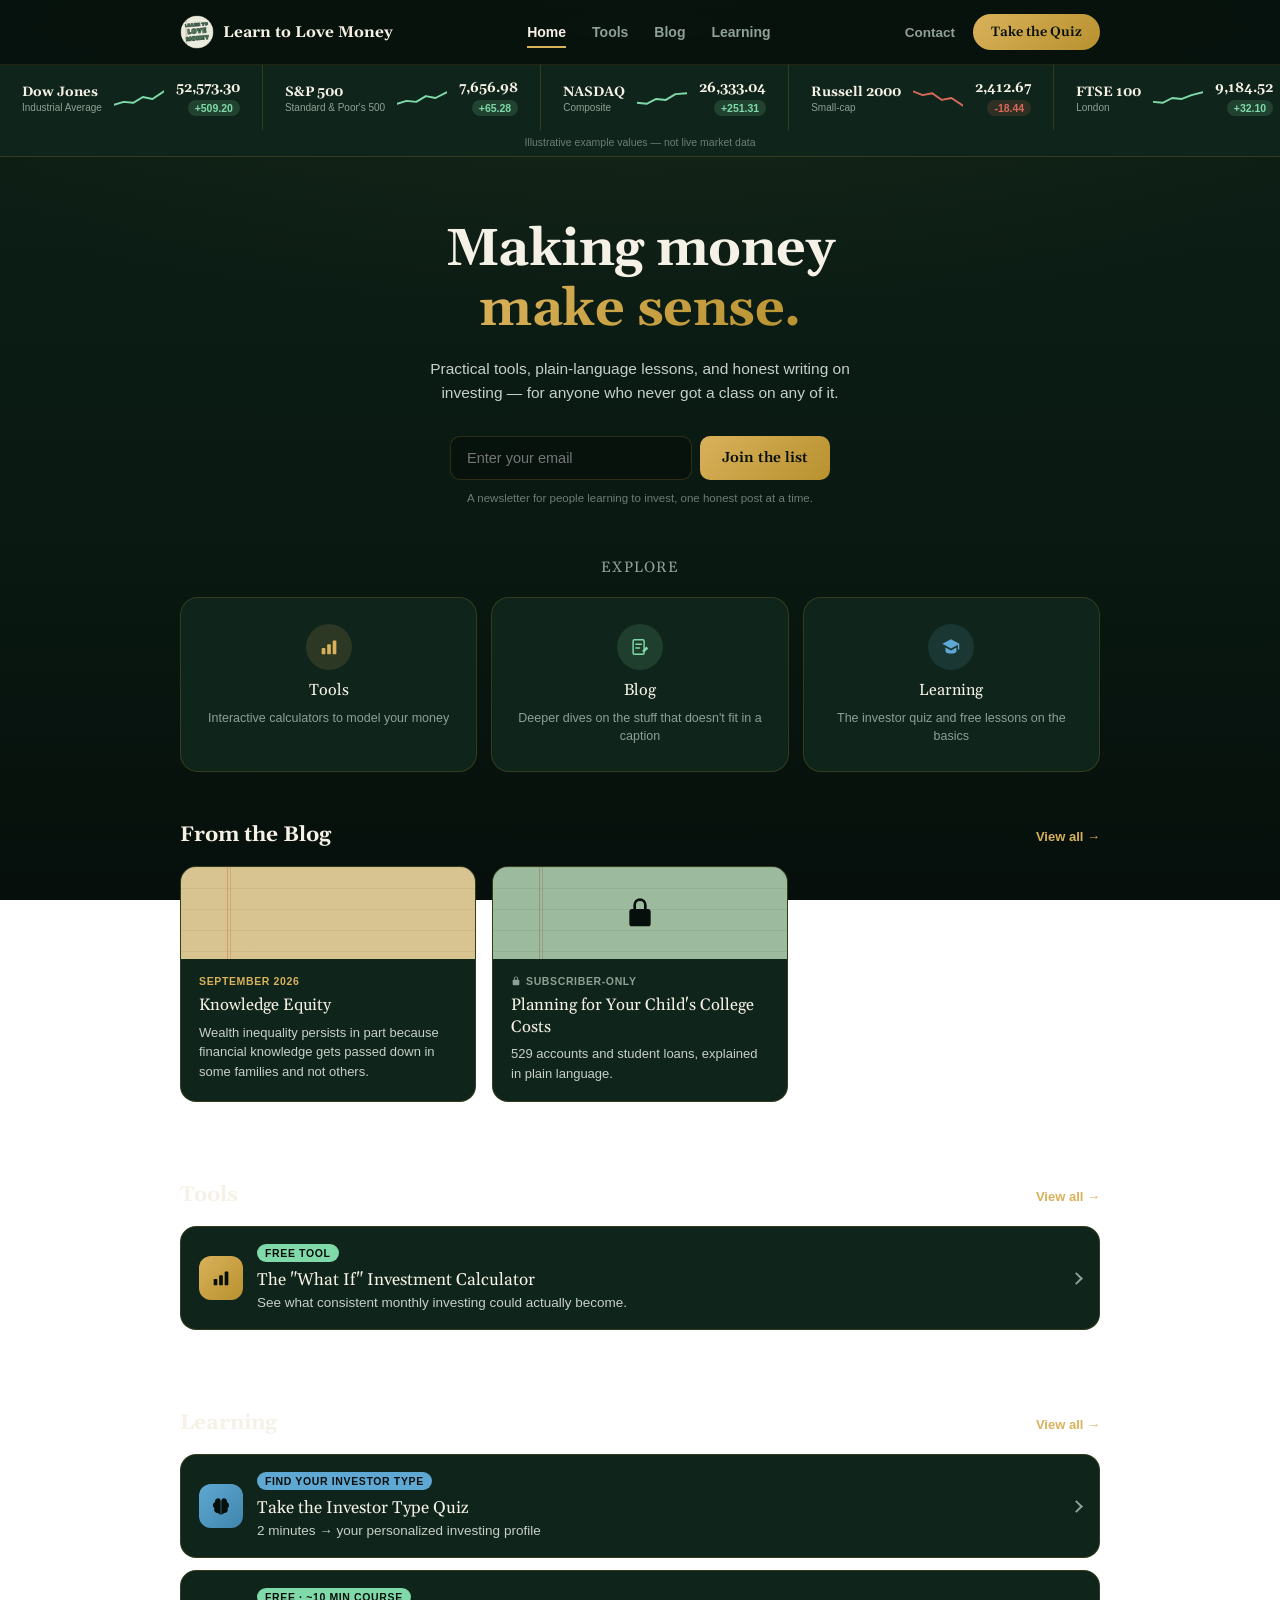
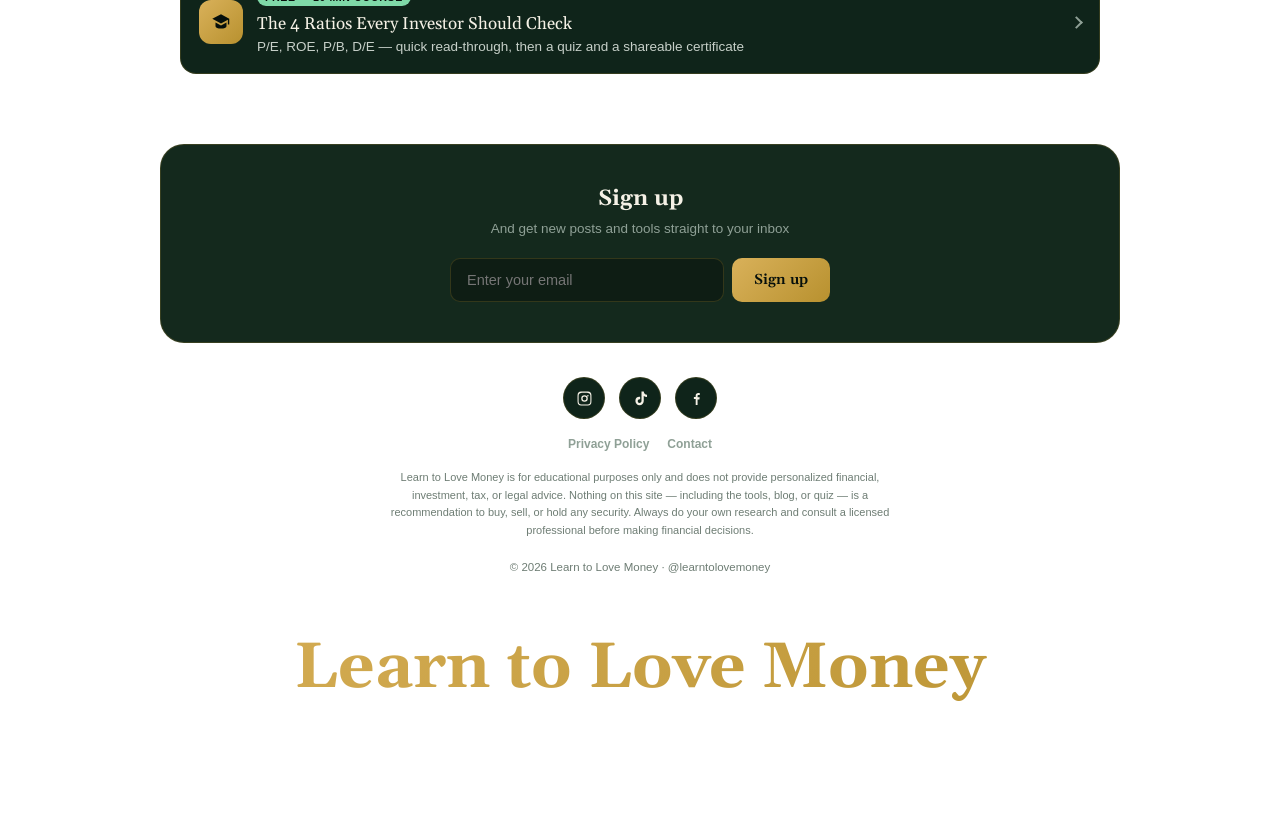
==== commit ec536182: "Add the 4 Ratios free course under Learning A ~10-minute course covering P/E, ROE, P/B, and D/E: a t" ====
--- a/index.html
+++ b/index.html
@@ -30,6 +30,18 @@
 <meta name="description" content="Making money make sense. Tools, a blog, and free lessons on investing — for people who never got a class on any of it." />
 <meta name="theme-color" content="#0C1F16" />
 
+<meta property="og:type" content="website" />
+<meta property="og:url" content="https://learntolovemoney.vercel.app/" />
+<meta property="og:title" content="Learn to Love Money" />
+<meta property="og:description" content="Making money make sense. Tools, a blog, and free lessons on investing — for people who never got a class on any of it." />
+<meta property="og:image" content="https://learntolovemoney.vercel.app/assets/og-image.png" />
+<meta property="og:image:width" content="1200" />
+<meta property="og:image:height" content="630" />
+<meta name="twitter:card" content="summary_large_image" />
+<meta name="twitter:title" content="Learn to Love Money" />
+<meta name="twitter:description" content="Making money make sense. Tools, a blog, and free lessons on investing — for people who never got a class on any of it." />
+<meta name="twitter:image" content="https://learntolovemoney.vercel.app/assets/og-image.png" />
+
 <link rel="preconnect" href="https://fonts.googleapis.com" />
 <link rel="preconnect" href="https://fonts.gstatic.com" crossorigin />
 <link href="https://fonts.googleapis.com/css2?family=Gelasio:wght@400;500;700&display=swap" rel="stylesheet" />
@@ -587,6 +599,20 @@
     </div>
     <span class="chevron"></span>
   </a>
+  <a class="list-card" href="ratios-course/index.html" style="margin-top: 12px;">
+    <span class="list-card-icon" style="background: linear-gradient(135deg, var(--gold-bright), var(--gold));">
+      <svg viewBox="0 0 24 24" width="22" height="22" fill="currentColor" aria-hidden="true">
+        <path d="M12 3.5L2.5 8.5 12 13.5l7.5-4v5.3h1.5V8.5L12 3.5z"/>
+        <path d="M6 12.6v3.9c0 1.5 2.7 2.7 6 2.7s6-1.2 6-2.7v-3.9l-6 3.1-6-3.1z"/>
+      </svg>
+    </span>
+    <div class="list-card-text">
+      <span class="list-card-tag">Free · ~10 min course</span>
+      <p class="list-card-title">The 4 Ratios Every Investor Should Check</p>
+      <p class="list-card-desc">P/E, ROE, P/B, D/E — quick read-through, then a quiz and a shareable certificate</p>
+    </div>
+    <span class="chevron"></span>
+  </a>
 </section>
 
 <!-- ============================== FOOTER ============================== -->
